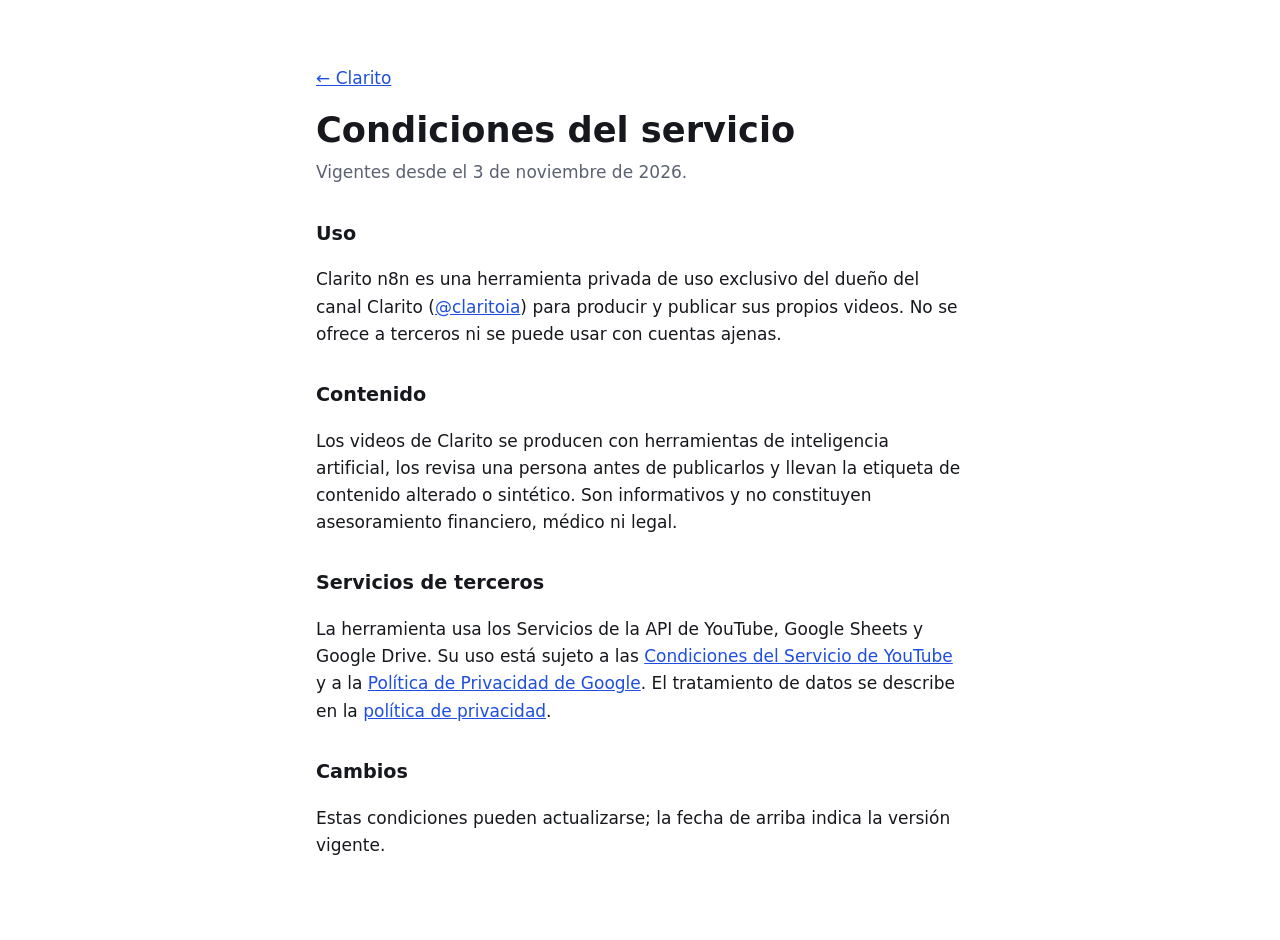
==== condiciones.html @ ea17e061 "Add files via upload" ====
<!doctype html>
<html lang="es">
<head>
<meta charset="utf-8">
<meta name="viewport" content="width=device-width, initial-scale=1">
<title>Condiciones de Clarito</title>
<link rel="stylesheet" href="estilo.css">
</head>
<body>
<main>
  <p><a href="index.html">← Clarito</a></p>
  <h1>Condiciones del servicio</h1>
  <p class="fecha">Vigentes desde el 3 de noviembre de 2026.</p>

  <h2>Uso</h2>
  <p>Clarito n8n es una herramienta privada de uso exclusivo del dueño del canal Clarito (<a href="https://www.youtube.com/@claritoia">@claritoia</a>) para producir y publicar sus propios videos. No se ofrece a terceros ni se puede usar con cuentas ajenas.</p>

  <h2>Contenido</h2>
  <p>Los videos de Clarito se producen con herramientas de inteligencia artificial, los revisa una persona antes de publicarlos y llevan la etiqueta de contenido alterado o sintético. Son informativos y no constituyen asesoramiento financiero, médico ni legal.</p>

  <h2>Servicios de terceros</h2>
  <p>La herramienta usa los Servicios de la API de YouTube, Google Sheets y Google Drive. Su uso está sujeto a las <a href="https://www.youtube.com/t/terms">Condiciones del Servicio de YouTube</a> y a la <a href="https://policies.google.com/privacy">Política de Privacidad de Google</a>. El tratamiento de datos se describe en la <a href="privacidad.html">política de privacidad</a>.</p>

  <h2>Cambios</h2>
  <p>Estas condiciones pueden actualizarse; la fecha de arriba indica la versión vigente.</p>
</main>
</body>
</html>
---- estilo.css ----
:root { --azul: #1F4FE0; --ambar: #FFC53D; --tinta: #16181D; --fondo: #FFFFFF; --suave: #5B6170; }
@media (prefers-color-scheme: dark) { :root { --fondo: #16181D; --tinta: #F2F3F5; --suave: #A9AEB9; --azul: #7A9BFF; } }
* { box-sizing: border-box; }
body { margin: 0; background: var(--fondo); color: var(--tinta); font: 17px/1.6 "IBM Plex Sans", system-ui, -apple-system, "Segoe UI", sans-serif; }
main { max-width: 680px; margin: 0 auto; padding: 48px 16px 64px; }
h1 { font-size: 2.2rem; line-height: 1.2; margin: 0 0 8px; }
h2 { font-size: 1.2rem; margin: 32px 0 8px; }
a { color: var(--azul); }
.i { position: relative; }
.i::after { content: ""; position: absolute; left: 50%; top: 0.12em; width: 0.32em; height: 0.32em; margin-left: -0.16em; border-radius: 50%; background: var(--ambar); }
.promesa { font-size: 1.2rem; color: var(--suave); margin-top: 0; }
.fecha { color: var(--suave); margin-top: 0; }
nav { display: flex; flex-wrap: wrap; gap: 16px; margin-top: 32px; }
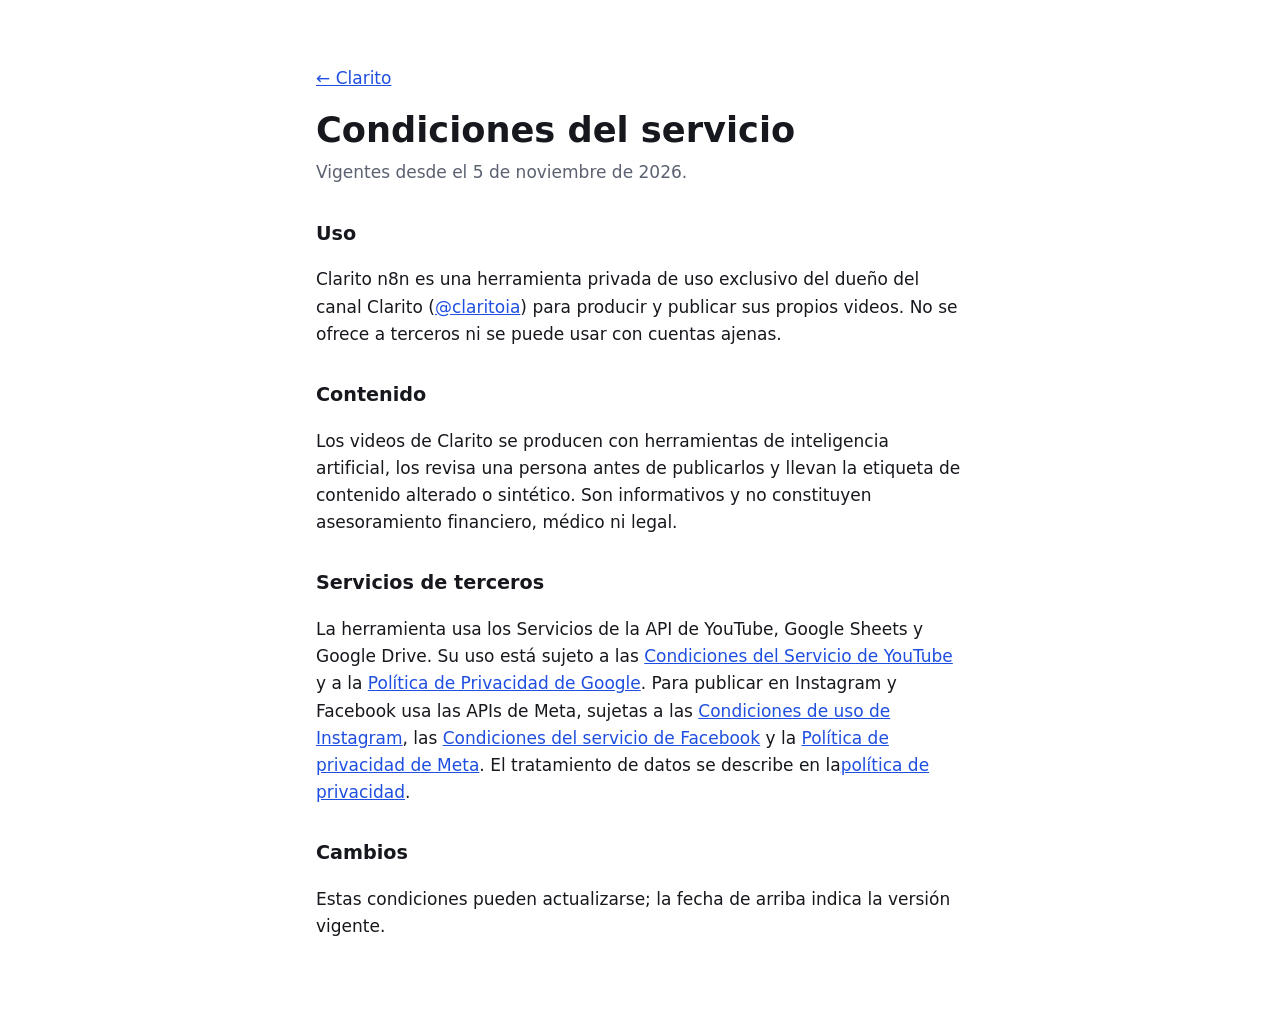
==== commit 21600e56: "Política y condiciones: suma Instagram y Facebook Explica qué datos de Meta usa la herramienta, cómo" ====
--- a/condiciones.html
+++ b/condiciones.html
@@ -10,7 +10,7 @@
 <main>
   <p><a href="index.html">← Clarito</a></p>
   <h1>Condiciones del servicio</h1>
-  <p class="fecha">Vigentes desde el 3 de noviembre de 2026.</p>
+  <p class="fecha">Vigentes desde el 5 de noviembre de 2026.</p>
 
   <h2>Uso</h2>
   <p>Clarito n8n es una herramienta privada de uso exclusivo del dueño del canal Clarito (<a href="https://www.youtube.com/@claritoia">@claritoia</a>) para producir y publicar sus propios videos. No se ofrece a terceros ni se puede usar con cuentas ajenas.</p>
@@ -19,7 +19,7 @@
   <p>Los videos de Clarito se producen con herramientas de inteligencia artificial, los revisa una persona antes de publicarlos y llevan la etiqueta de contenido alterado o sintético. Son informativos y no constituyen asesoramiento financiero, médico ni legal.</p>
 
   <h2>Servicios de terceros</h2>
-  <p>La herramienta usa los Servicios de la API de YouTube, Google Sheets y Google Drive. Su uso está sujeto a las <a href="https://www.youtube.com/t/terms">Condiciones del Servicio de YouTube</a> y a la <a href="https://policies.google.com/privacy">Política de Privacidad de Google</a>. El tratamiento de datos se describe en la <a href="privacidad.html">política de privacidad</a>.</p>
+  <p>La herramienta usa los Servicios de la API de YouTube, Google Sheets y Google Drive. Su uso está sujeto a las <a href="https://www.youtube.com/t/terms">Condiciones del Servicio de YouTube</a> y a la <a href="https://policies.google.com/privacy">Política de Privacidad de Google</a>. Para publicar en Instagram y Facebook usa las APIs de Meta, sujetas a las <a href="https://help.instagram.com/581066165581870">Condiciones de uso de Instagram</a>, las <a href="https://www.facebook.com/legal/terms">Condiciones del servicio de Facebook</a> y la <a href="https://www.facebook.com/privacy/policy/">Política de privacidad de Meta</a>. El tratamiento de datos se describe en la<a href="privacidad.html">política de privacidad</a>.</p>
 
   <h2>Cambios</h2>
   <p>Estas condiciones pueden actualizarse; la fecha de arriba indica la versión vigente.</p>
